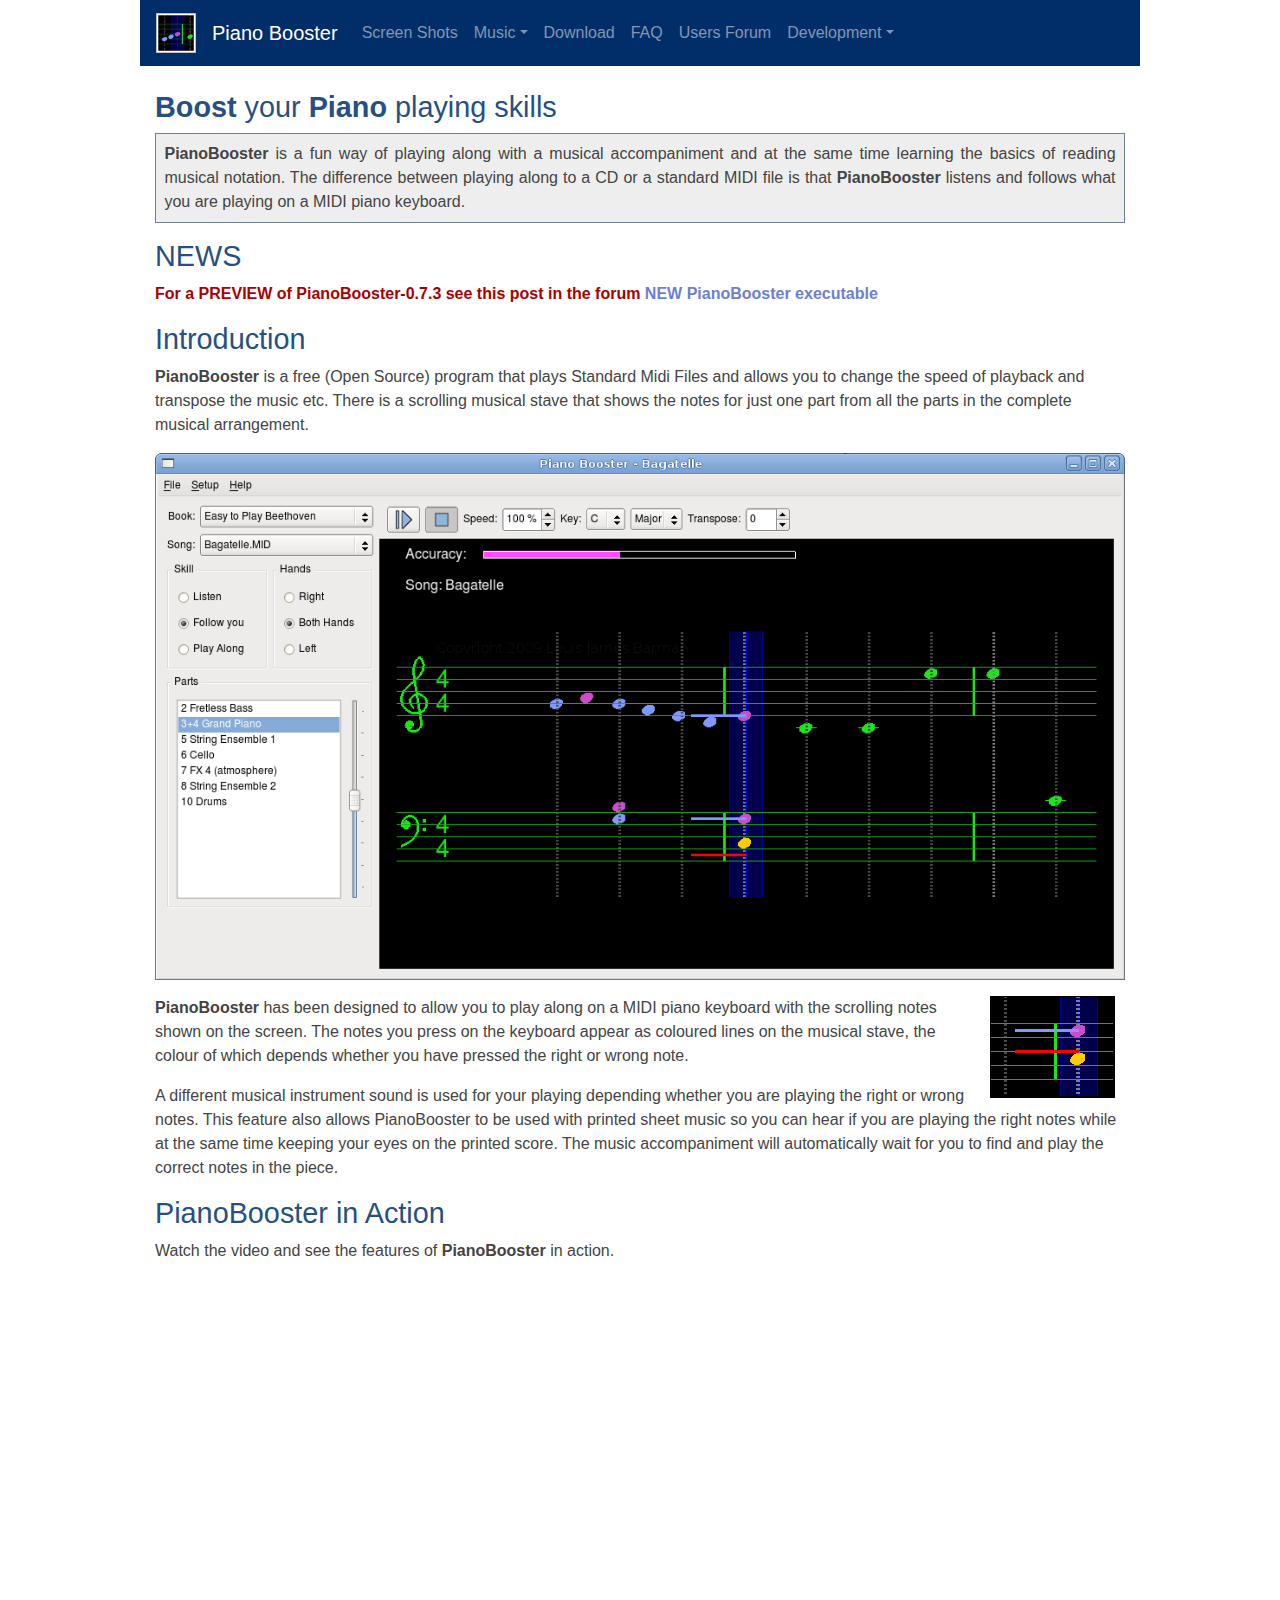
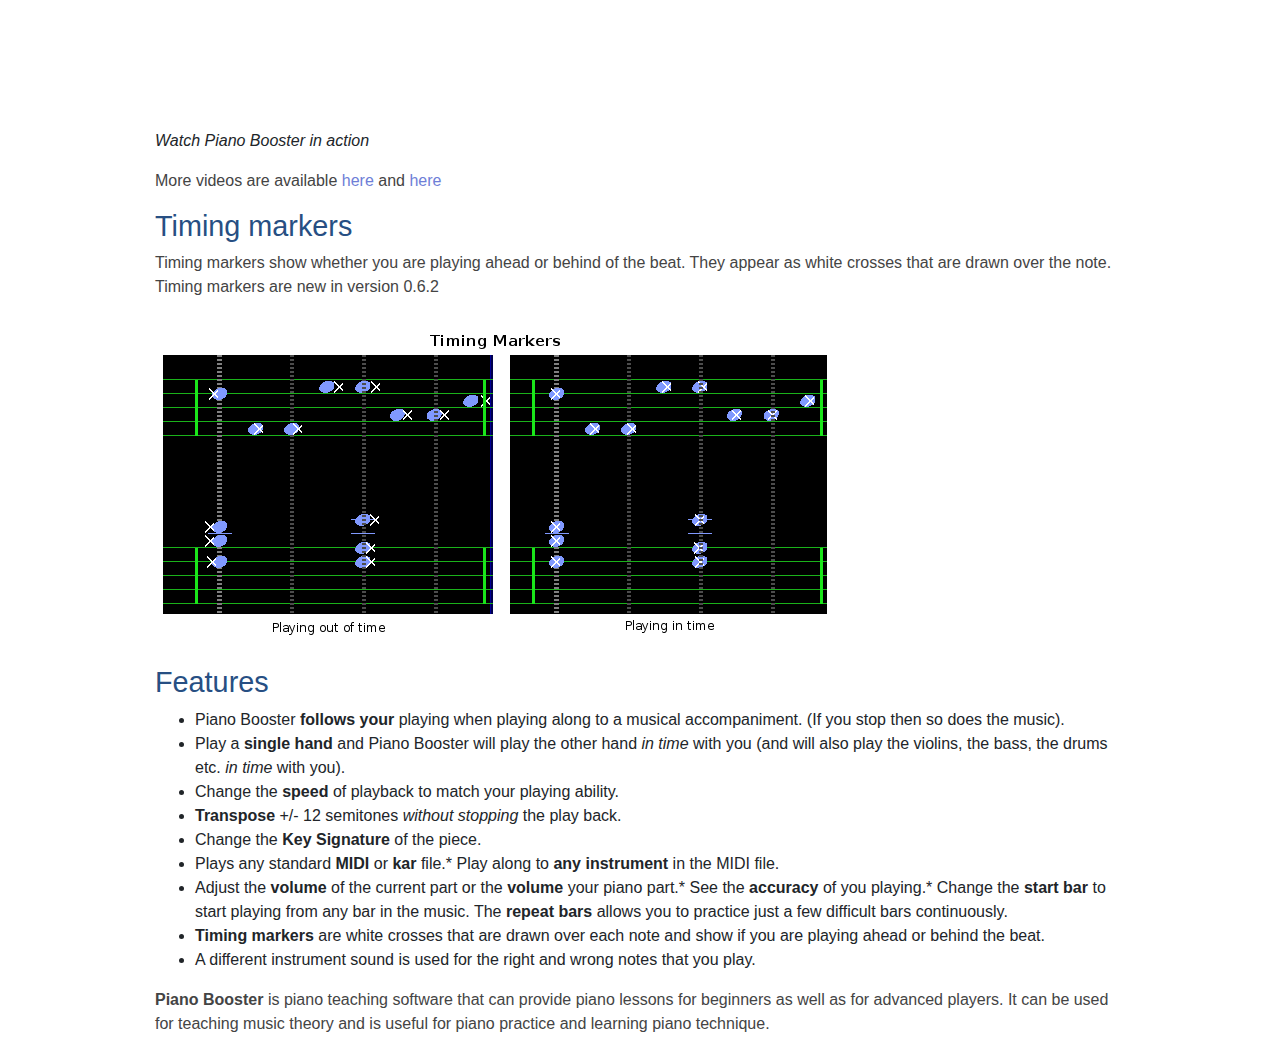
==== index.html @ 57cc1166 "Preview of the new painoboster website." ====
<!DOCTYPE html>
<html xmlns="http://www.w3.org/1999/xhtml" lang="" xml:lang="">
<head>
  <meta charset="utf-8" />
  <meta name="generator" content="pandoc" />
  <meta name="viewport" content="width=device-width, initial-scale=1.0, user-scalable=yes" />
  <title>PianoBooster</title>
  <style type="text/css">
      code{white-space: pre-wrap;}
      span.smallcaps{font-variant: small-caps;}
      span.underline{text-decoration: underline;}
      div.column{display: inline-block; vertical-align: top; width: 50%;}
  </style>
    <meta name="viewport" content="width=device-width, initial-scale=1">
    <link rel="stylesheet" href="https://maxcdn.bootstrapcdn.com/bootstrap/4.5.2/css/bootstrap.min.css">
    <script src="https://ajax.googleapis.com/ajax/libs/jquery/3.5.1/jquery.min.js"></script>
    <script src="https://cdnjs.cloudflare.com/ajax/libs/popper.js/1.16.0/umd/popper.min.js"></script>
    <script src="https://maxcdn.bootstrapcdn.com/bootstrap/4.5.2/js/bootstrap.min.js"></script>
    <link rel="stylesheet" href="css/pb.css">
  <style>
  @media (min-width: 1000px) {
  .customclass {
     max-width: 1000px!important;
    }
  }
  </style>
</head>
<body>
<div class="container-lg customclass px-0">
<nav class="navbar navbar-expand-md navbar-dark">

  <a class="navbar-brand" href="index.html"> <img src="images/logo64x64.png" alt="logo" style="width:40px;"></a>
  <a class="navbar-brand" href="index.html">Piano Booster</a>

  <button class="navbar-toggler" type="button" data-toggle="collapse" data-target="#collapsibleNavbar">
    <span class="navbar-toggler-icon"></span>
  </button>
  <div class="collapse navbar-collapse" id="collapsibleNavbar">
    <ul class="navbar-nav">
    <li class="nav-item"><a class="nav-link" href="screenshots.html">Screen Shots</a></li>
    <li class="nav-item dropdown">
      <a class="nav-link dropdown-toggle" href="music-info.html" id="navbardrop" data-toggle="dropdown">Music</a>
      <div class="dropdown-menu">
        <a class="dropdown-item" href="music-info.html">Music Info</a>
        <a class="dropdown-item" href="Beginner Course.html">Beginner Course</a>
        <a class="dropdown-item" href="Booster Music.html">Booster Course</a>
      </div>
    </li>
    <li class="nav-item"><a class="nav-link" href="download.html">Download</a></li>
    <li class="nav-item"><a class="nav-link" href="faq.html">FAQ</a></li>
    <li class="nav-item"><a class="nav-link" href="http://piano-booster.2625608.n2.nabble.com/Piano-Booster-Users-f1591936.html">Users Forum</a></li>
    <li class="nav-item dropdown">
      <a class="nav-link dropdown-toggle" href="music-info.html" id="navbardrop" data-toggle="dropdown">Development</a>
      <div class="dropdown-menu">
        <a class="dropdown-item" href="developer-info.html">Developer Info</a>
        <a class="dropdown-item" href="http://piano-booster.2625608.n2.nabble.com/Piano-Booster-Development-f2625691.html">Dev forum</a>
        <a class="dropdown-item" href="https://github.com/pianobooster/PianoBooster">GitHub</a>
      </div>
    </li>
    </ul>
  </div>
</nav>
<br>

<div class="container-lg">
<h2 id="boost-your-piano-playing-skills"><strong>Boost</strong> your <strong>Piano</strong> playing skills</h2>
<p class="greyed">
<strong>PianoBooster</strong> is a fun way of playing along with a musical accompaniment and at the same time learning the basics of reading musical notation. The difference between playing along to a CD or a standard MIDI file is that <strong>PianoBooster</strong> listens and follows what you are playing on a MIDI piano keyboard.
</p>
<h2>
NEWS
</h2>
<div class="news">
<p class="news">
<strong>For a PREVIEW of PianoBooster-0.7.3 see this post in the forum </strong> <a href="http://piano-booster.2625608.n2.nabble.com/Preview-of-NEW-PianoBooster-executable-for-Windows-Linux-tp7572821.html"><strong>NEW PianoBooster executable</strong></a>
</p>
</div>
<h2 id="introduction">Introduction</h2>
<p><strong>PianoBooster</strong> is a free (Open Source) program that plays Standard Midi Files and allows you to change the speed of playback and transpose the music etc. There is a scrolling musical stave that shows the notes for just one part from all the parts in the complete musical arrangement.</p>
<!--
<p class="image">
  <a href="images/shots/LinuxScreenShot.png">
  <img hspace="10" src="images/shots/LinuxScreenShot.png" alt="Piano Booster main screen"/>
  </a> <br>
  Piano Booster main screen
</p>
-->
<p><img src="images/shots/LinuxScreenShot.png" alt="Piano Booster main screen" /></p>
<p>
<img hspace="10" align="right" src="images/pianolines.png" alt="Piano Lines"/> <strong>PianoBooster</strong> has been designed to allow you to play along on a MIDI piano keyboard with the scrolling notes shown on the screen. The notes you press on the keyboard appear as coloured lines on the musical stave, the colour of which depends whether you have pressed the right or wrong note.
</p>
<p>A different musical instrument sound is used for your playing depending whether you are playing the right or wrong notes. This feature also allows PianoBooster to be used with printed sheet music so you can hear if you are playing the right notes while at the same time keeping your eyes on the printed score. The music accompaniment will automatically wait for you to find and play the correct notes in the piece.</p>
<h2 id="pianobooster-in-action">PianoBooster in Action</h2>
<p>Watch the video and see the features of <strong>PianoBooster</strong> in action.</p>
<p>
<style>.embed-container {position: relative; padding-bottom: min(80%, 450px); height: 0; overflow: hidden; max-width: 100%; } .embed-container iframe, .embed-container object, .embed-container embed { position: absolute; top: 0; left: 0; max-width: 600px; max-height: 450px; width: 100%; height: 100%; }</style>
<div class="embed-container">
<iframe src="https://www.youtube-nocookie.com/embed/UGbfm8Tv-20?controls=0&amp;rel=0" frameborder="0" allowfullscreen>
</iframe>
</div>
<i>Watch Piano Booster in action</i>
</p>
<p>More videos are available <a href="http://www.youtube.com/watch?v=7YaDllVreuM">here</a> and <a href="http://www.youtube.com/watch?v=58iw8nu3EOM">here</a></p>
<!--<h2>Timing markers <font color="#ff6666">(new)</font></h2>-->
<h2 id="timing-markers">Timing markers</h2>
<p>Timing markers show whether you are playing ahead or behind of the beat. They appear as white crosses that are drawn over the note. Timing markers are new in version 0.6.2</p>
<p><img src="images/timingmarkers.png" alt="Piano Booster timing markers" /></p>
<h2 id="features">Features</h2>
<ul>
<li>Piano Booster <strong>follows your</strong> playing when playing along to a musical accompaniment. (If you stop then so does the music).</li>
<li>Play a <strong>single hand</strong> and Piano Booster will play the other hand <em>in time</em> with you (and will also play the violins, the bass, the drums etc. <i>in time</i> with you).</li>
<li>Change the <strong>speed</strong> of playback to match your playing ability.</li>
<li><strong>Transpose</strong> +/- 12 semitones <em>without stopping</em> the play back.</li>
<li>Change the <strong>Key Signature</strong> of the piece.</li>
<li>Plays any standard <strong>MIDI</strong> or <strong>kar</strong> file.* Play along to <strong>any instrument</strong> in the MIDI file.</li>
<li>Adjust the <strong>volume</strong> of the current part or the <strong>volume</strong> your piano part.* See the <strong>accuracy</strong> of you playing.* Change the <strong>start bar</strong> to start playing from any bar in the music. The <strong>repeat bars</strong> allows you to practice just a few difficult bars continuously.</li>
<li><strong>Timing markers</strong> are white crosses that are drawn over each note and show if you are playing ahead or behind the beat.</li>
<li>A different instrument sound is used for the right and wrong notes that you play.</li>
</ul>
<p><strong>Piano Booster</strong> is piano teaching software that can provide piano lessons for beginners as well as for advanced players. It can be used for teaching music theory and is useful for piano practice and learning piano technique.</p>

</div>
</div>
</body>
</html>
---- css/pb.css ----
@import url(html4css1.css);
@import url(ref.css);

pre {
    background-color:#F0F0F0;
    border:1px dashed black;
    color:inherit;
    font-family:courier,courier new,monospace;
    font-size:12px;
    line-height:100%;
    margin-bottom:4px;
    margin-top:4px;
     overflow: scroll;
    padding:5px;
    padding-top:15px;
    padding-bottom:15px;
    white-space:normal;
    margin-left: 0 ;
    margin-right: 0 ;
}

code {
    white-space:normal;
}

h1 a.toc-backref, h2 a.toc-backref, h3 a.toc-backref, h4 a.toc-backref   {
  color: #274f83;
}

h1 a.toc-backref  {
    font-size: 20px;
    color: #ff0000;
}

a.toc-backref {
  text-decoration: none;
  color: black;
}

.contents  ul{
    margin-left: 0%;
    margin-right: 0%;
}

.topic-title a{
    color: black;
}

.sheet-music img {
    border-style: none;
    max-width: 100%;
    width: 100%;
    height: auto;
}

.navbar {
  background-color: #012d68;
}
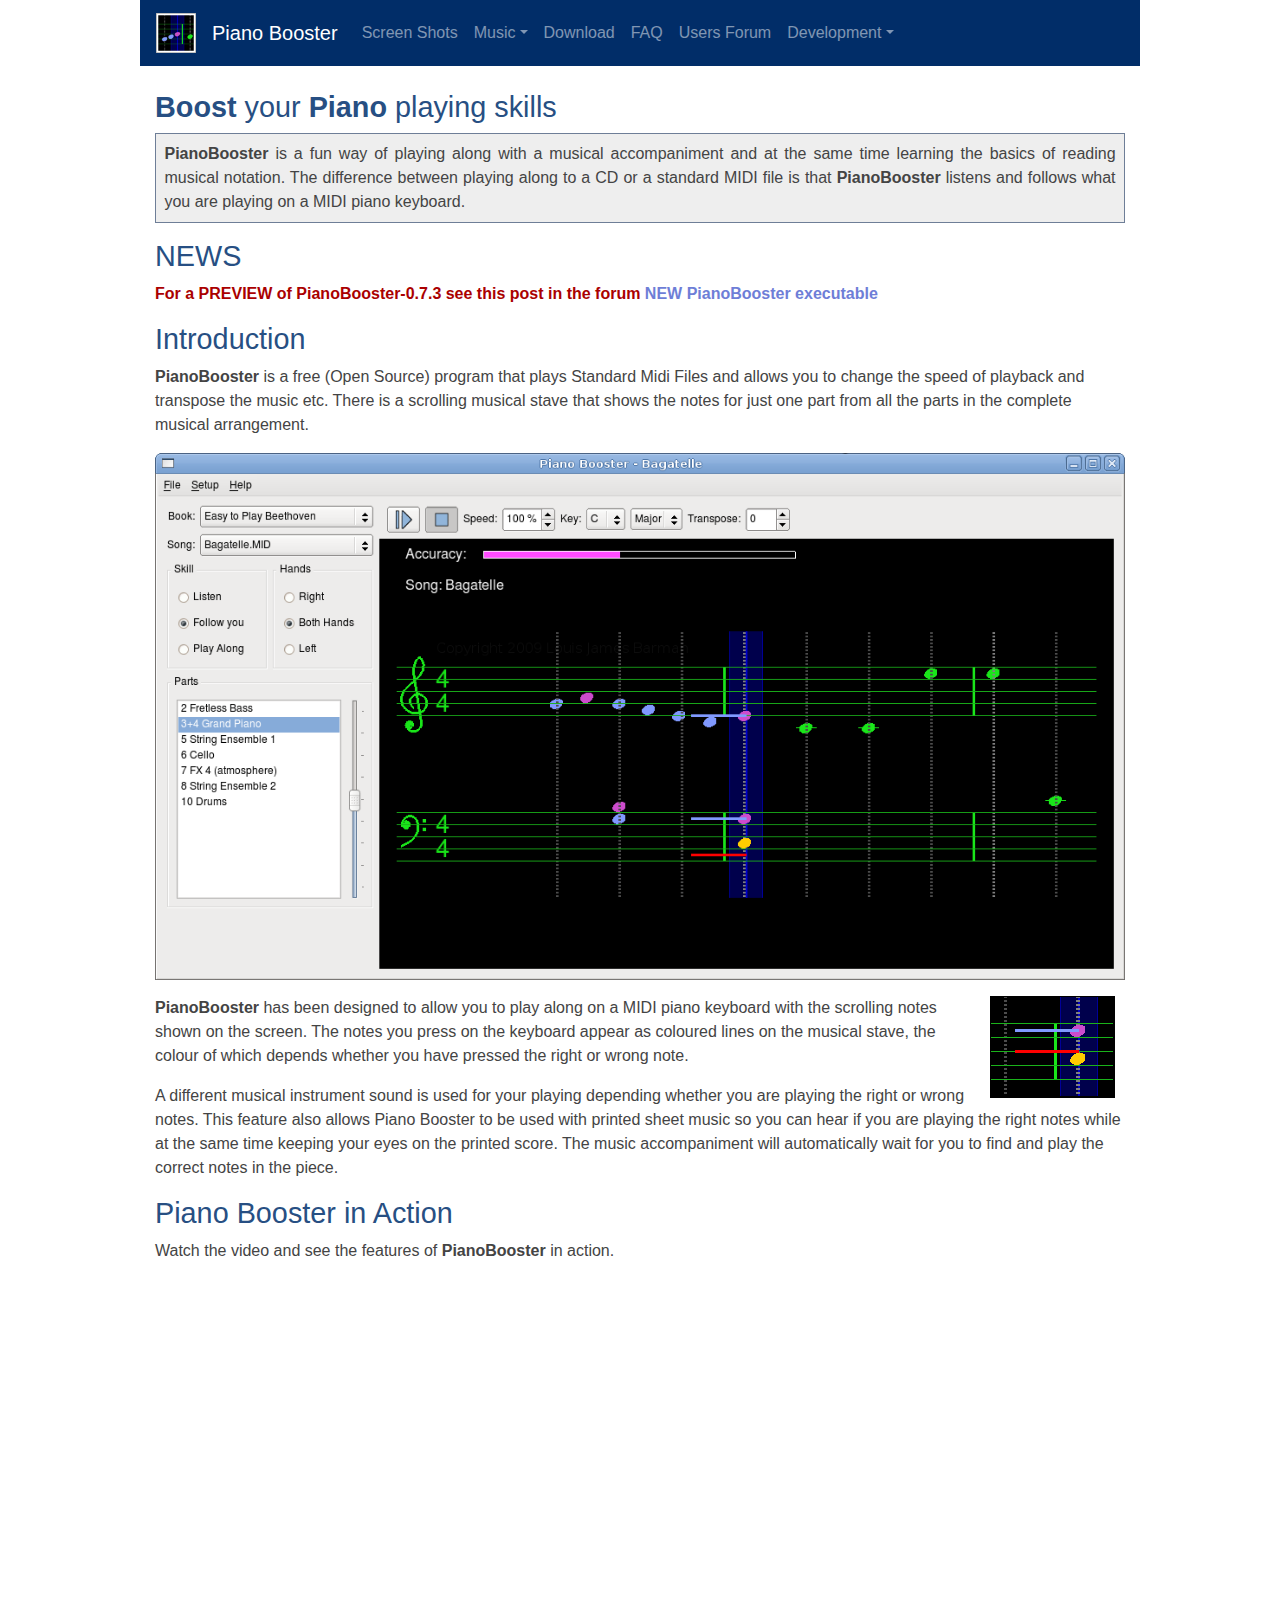
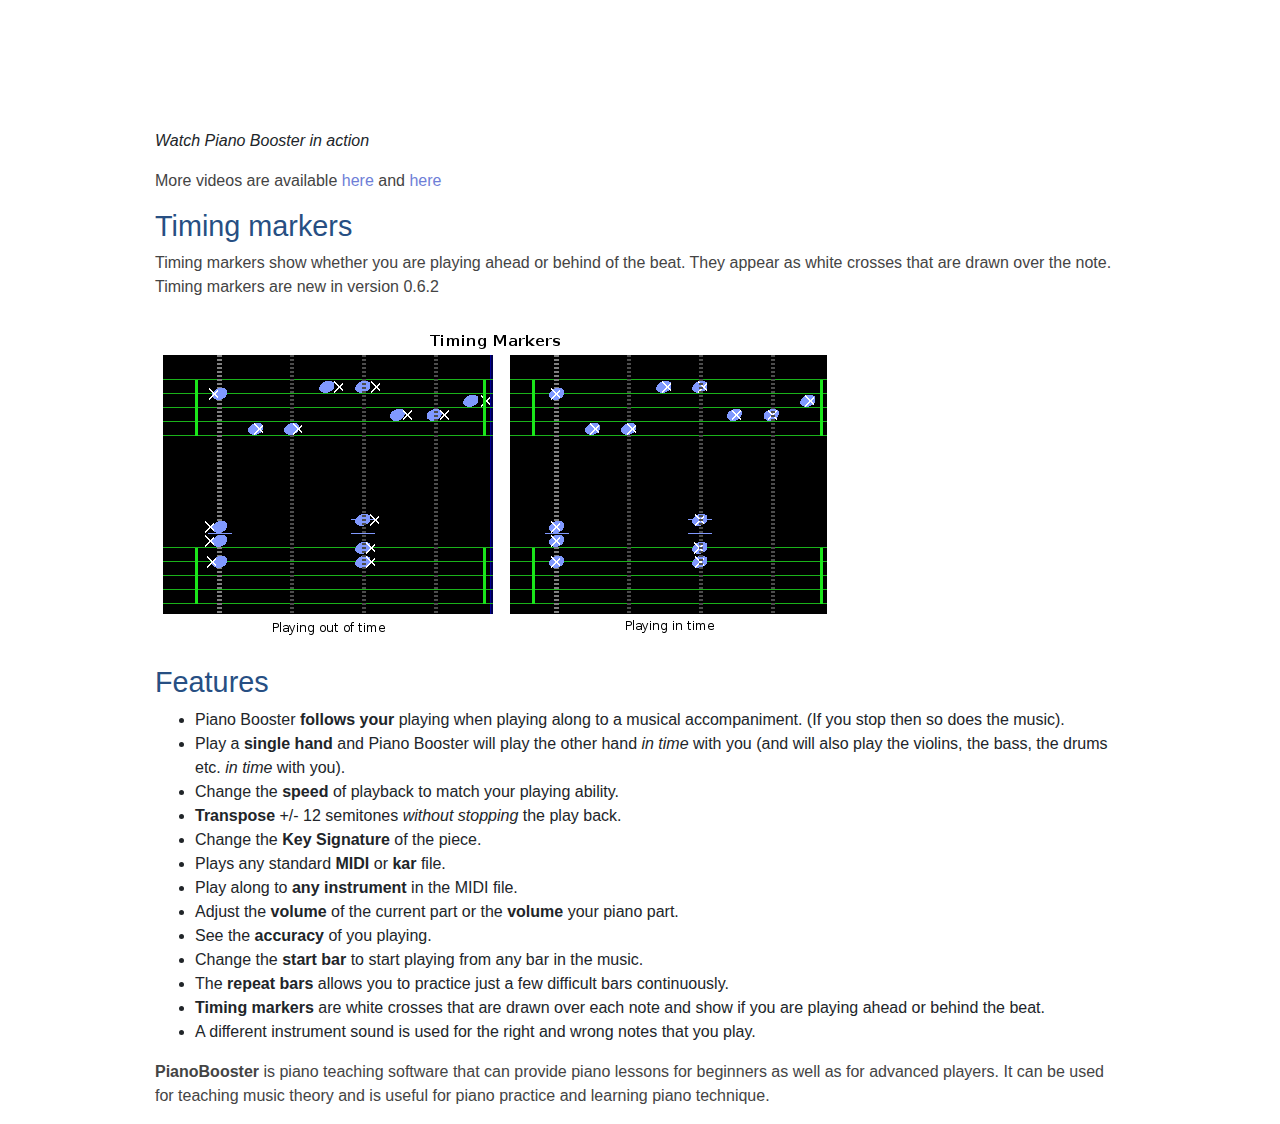
==== commit 1977f25d: "website updates" ====
--- a/index.html
+++ b/index.html
@@ -80,6 +80,7 @@
 <!--
 <p class="image">
   <a href="images/shots/LinuxScreenShot.png">
+
   <img hspace="10" src="images/shots/LinuxScreenShot.png" alt="Piano Booster main screen"/>
   </a> <br>
   Piano Booster main screen
@@ -89,8 +90,8 @@
 <p>
 <img hspace="10" align="right" src="images/pianolines.png" alt="Piano Lines"/> <strong>PianoBooster</strong> has been designed to allow you to play along on a MIDI piano keyboard with the scrolling notes shown on the screen. The notes you press on the keyboard appear as coloured lines on the musical stave, the colour of which depends whether you have pressed the right or wrong note.
 </p>
-<p>A different musical instrument sound is used for your playing depending whether you are playing the right or wrong notes. This feature also allows PianoBooster to be used with printed sheet music so you can hear if you are playing the right notes while at the same time keeping your eyes on the printed score. The music accompaniment will automatically wait for you to find and play the correct notes in the piece.</p>
-<h2 id="pianobooster-in-action">PianoBooster in Action</h2>
+<p>A different musical instrument sound is used for your playing depending whether you are playing the right or wrong notes. This feature also allows Piano Booster to be used with printed sheet music so you can hear if you are playing the right notes while at the same time keeping your eyes on the printed score. The music accompaniment will automatically wait for you to find and play the correct notes in the piece.</p>
+<h2 id="piano-booster-in-action">Piano Booster in Action</h2>
 <p>Watch the video and see the features of <strong>PianoBooster</strong> in action.</p>
 <p>
 <style>.embed-container {position: relative; padding-bottom: min(80%, 450px); height: 0; overflow: hidden; max-width: 100%; } .embed-container iframe, .embed-container object, .embed-container embed { position: absolute; top: 0; left: 0; max-width: 600px; max-height: 450px; width: 100%; height: 100%; }</style>
@@ -112,12 +113,16 @@
 <li>Change the <strong>speed</strong> of playback to match your playing ability.</li>
 <li><strong>Transpose</strong> +/- 12 semitones <em>without stopping</em> the play back.</li>
 <li>Change the <strong>Key Signature</strong> of the piece.</li>
-<li>Plays any standard <strong>MIDI</strong> or <strong>kar</strong> file.* Play along to <strong>any instrument</strong> in the MIDI file.</li>
-<li>Adjust the <strong>volume</strong> of the current part or the <strong>volume</strong> your piano part.* See the <strong>accuracy</strong> of you playing.* Change the <strong>start bar</strong> to start playing from any bar in the music. The <strong>repeat bars</strong> allows you to practice just a few difficult bars continuously.</li>
+<li>Plays any standard <strong>MIDI</strong> or <strong>kar</strong> file.</li>
+<li>Play along to <strong>any instrument</strong> in the MIDI file.</li>
+<li>Adjust the <strong>volume</strong> of the current part or the <strong>volume</strong> your piano part.</li>
+<li>See the <strong>accuracy</strong> of you playing.</li>
+<li>Change the <strong>start bar</strong> to start playing from any bar in the music.</li>
+<li>The <strong>repeat bars</strong> allows you to practice just a few difficult bars continuously.</li>
 <li><strong>Timing markers</strong> are white crosses that are drawn over each note and show if you are playing ahead or behind the beat.</li>
 <li>A different instrument sound is used for the right and wrong notes that you play.</li>
 </ul>
-<p><strong>Piano Booster</strong> is piano teaching software that can provide piano lessons for beginners as well as for advanced players. It can be used for teaching music theory and is useful for piano practice and learning piano technique.</p>
+<p><strong>PianoBooster</strong> is piano teaching software that can provide piano lessons for beginners as well as for advanced players. It can be used for teaching music theory and is useful for piano practice and learning piano technique.</p>
 
 </div>
 </div>
--- a/css/pb.css
+++ b/css/pb.css
@@ -1,58 +1,58 @@
-@import url(html4css1.css);
-@import url(ref.css);
-
-pre {
-    background-color:#F0F0F0;
-    border:1px dashed black;
-    color:inherit;
-    font-family:courier,courier new,monospace;
-    font-size:12px;
-    line-height:100%;
-    margin-bottom:4px;
-    margin-top:4px;
-     overflow: scroll;
-    padding:5px;
-    padding-top:15px;
-    padding-bottom:15px;
-    white-space:normal;
-    margin-left: 0 ;
-    margin-right: 0 ;
-}
-
-code {
-    white-space:normal;
-}
-
-h1 a.toc-backref, h2 a.toc-backref, h3 a.toc-backref, h4 a.toc-backref   {
-  color: #274f83;
-}
-
-h1 a.toc-backref  {
-    font-size: 20px;
-    color: #ff0000;
-}
-
-a.toc-backref {
-  text-decoration: none;
-  color: black;
-}
-
-.contents  ul{
-    margin-left: 0%;
-    margin-right: 0%;
-}
-
-.topic-title a{
-    color: black;
-}
-
-.sheet-music img {
-    border-style: none;
-    max-width: 100%;
-    width: 100%;
-    height: auto;
-}
-
-.navbar {
-  background-color: #012d68;
-}
+@import url(html4css1.css);
+@import url(ref.css);
+
+pre {
+    background-color:#F0F0F0;
+    border:1px dashed black;
+    color:inherit;
+    font-family:courier,courier new,monospace;
+    font-size:12px;
+    line-height:100%;
+    margin-bottom:4px;
+    margin-top:4px;
+     overflow: scroll;
+    padding:5px;
+    padding-top:15px;
+    padding-bottom:15px;
+    white-space:normal;
+    margin-left: 0 ;
+    margin-right: 0 ;
+}
+
+code {
+    white-space:normal;
+}
+
+h1 a.toc-backref, h2 a.toc-backref, h3 a.toc-backref, h4 a.toc-backref   {
+  color: #274f83;
+}
+
+h1 a.toc-backref  {
+    font-size: 20px;
+    color: #ff0000;
+}
+
+a.toc-backref {
+  text-decoration: none;
+  color: black;
+}
+
+.contents  ul{
+    margin-left: 0%;
+    margin-right: 0%;
+}
+
+.topic-title a{
+    color: black;
+}
+
+.sheet-music img {
+    border-style: none;
+    max-width: 100%;
+    width: 100%;
+    height: auto;
+}
+
+.navbar {
+  background-color: #012d68;
+}
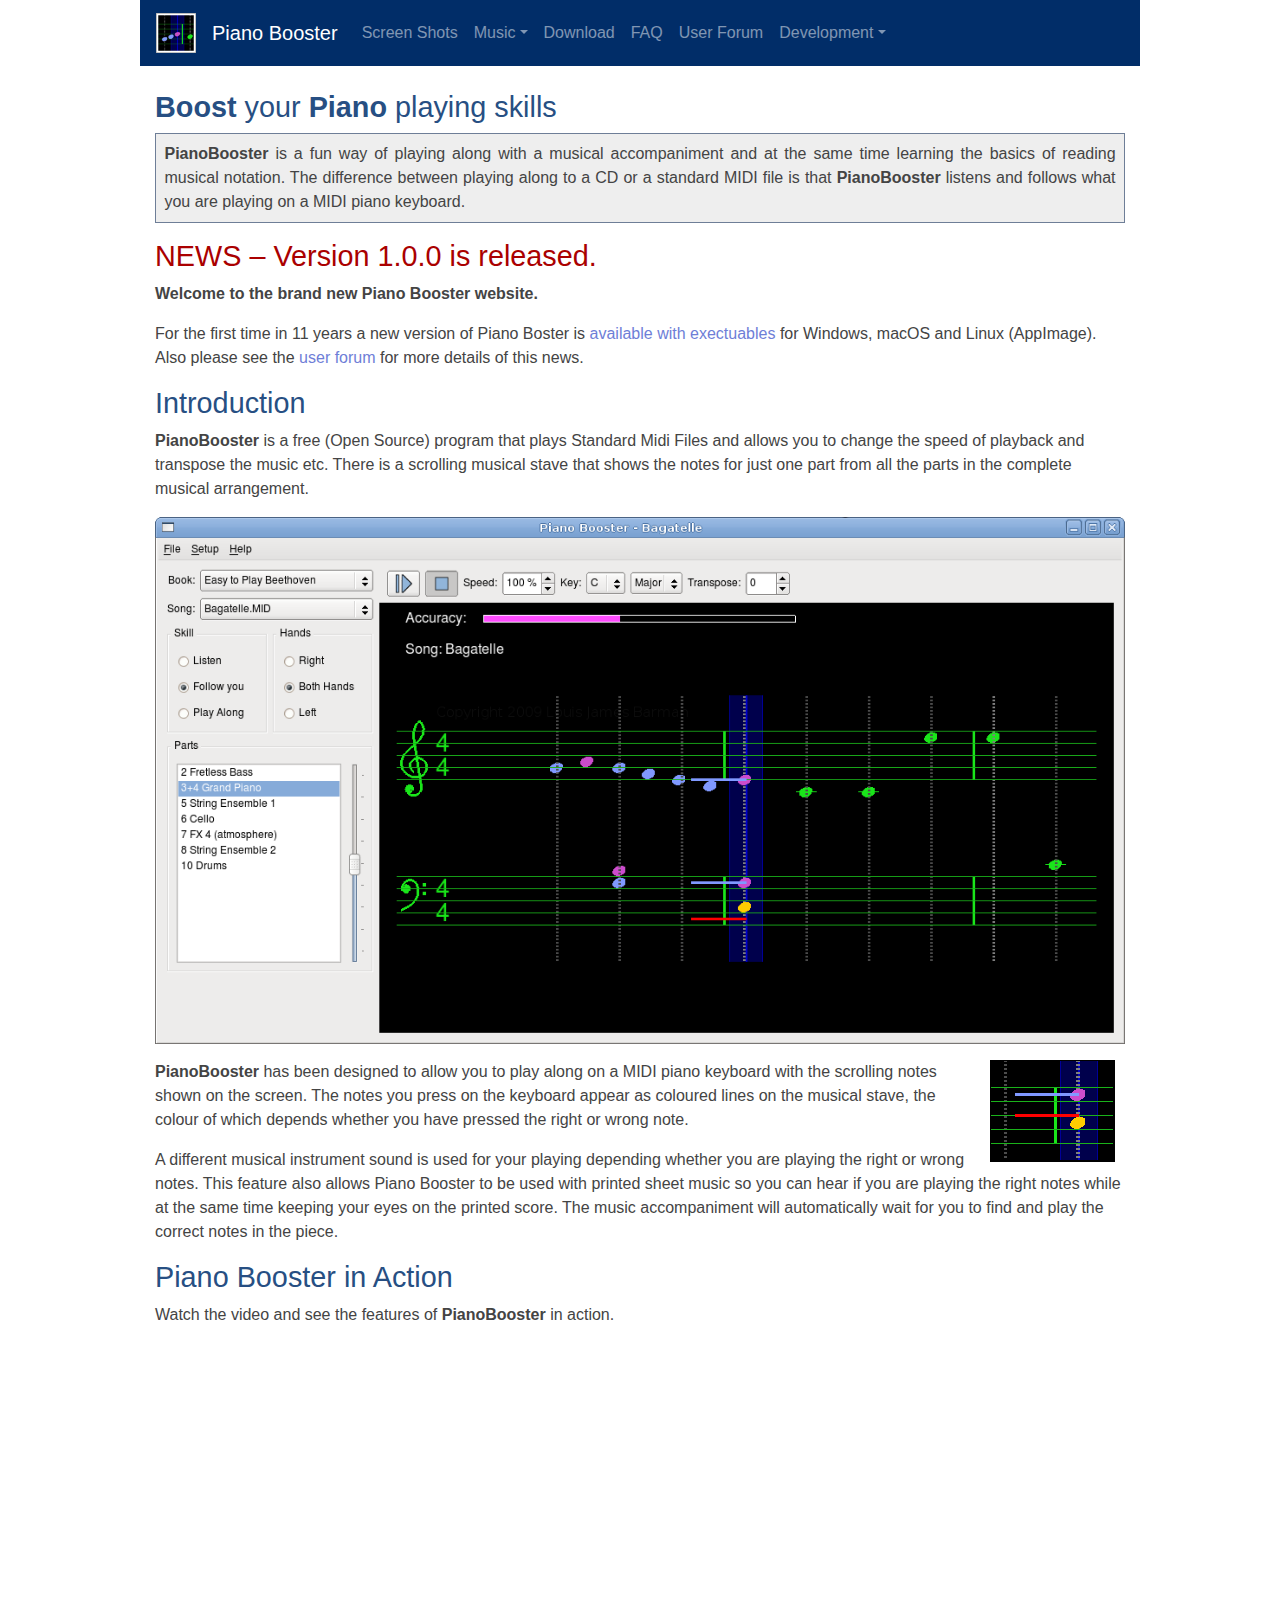
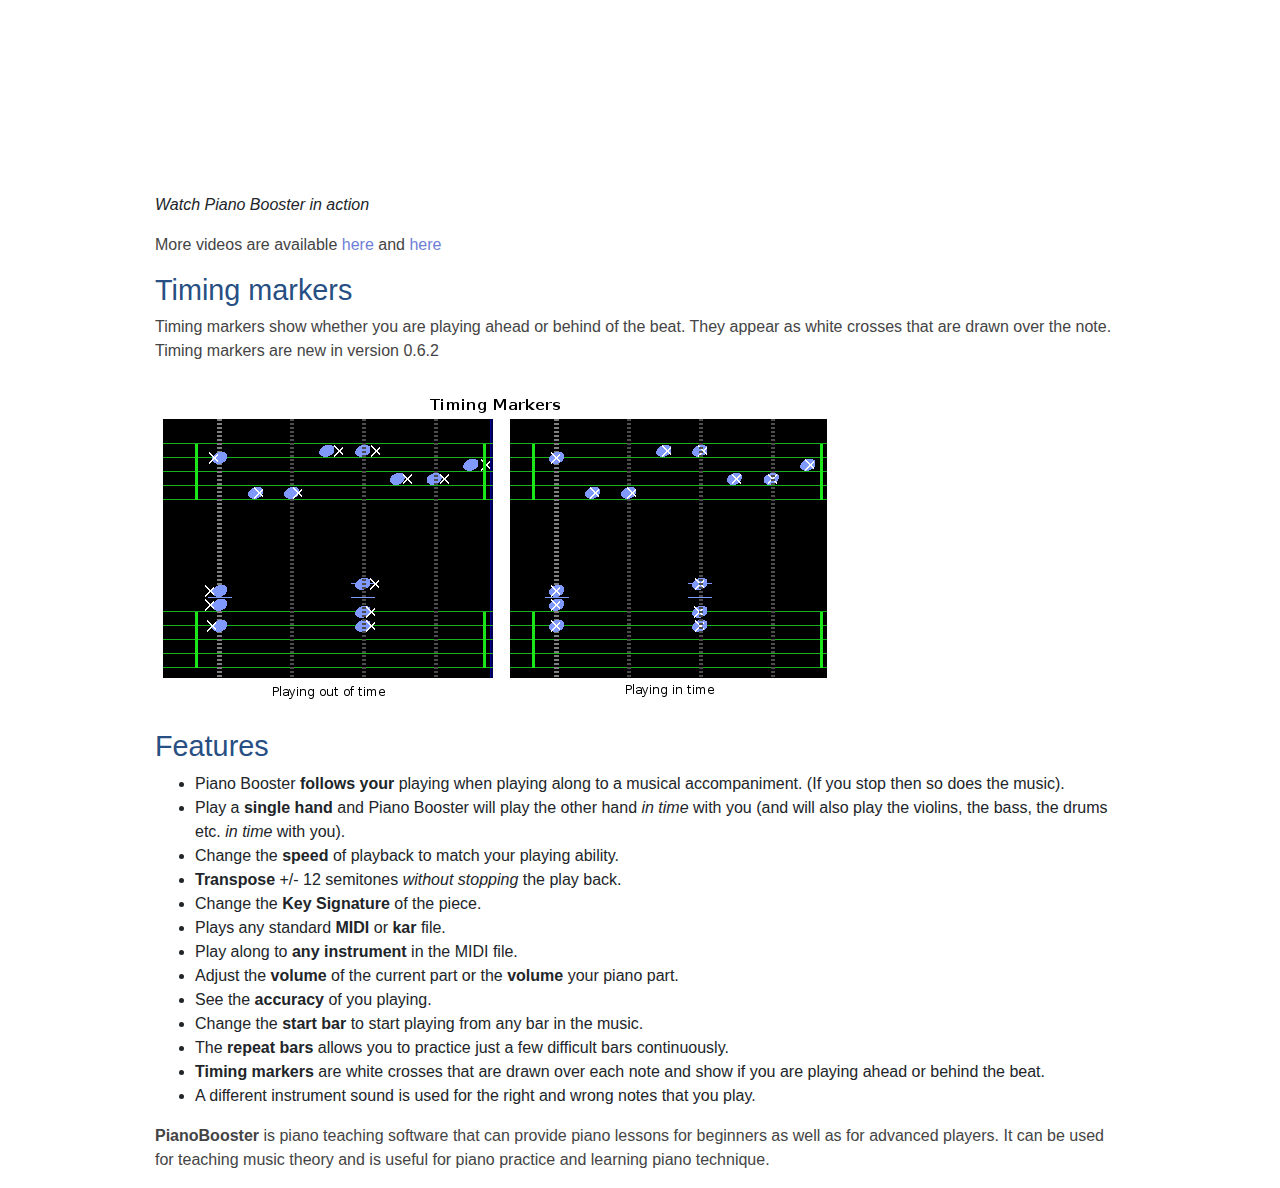
==== commit 35130d36: "Added news of the new release version 1.0.0" ====
--- a/index.html
+++ b/index.html
@@ -48,7 +48,7 @@
     </li>
     <li class="nav-item"><a class="nav-link" href="download.html">Download</a></li>
     <li class="nav-item"><a class="nav-link" href="faq.html">FAQ</a></li>
-    <li class="nav-item"><a class="nav-link" href="http://piano-booster.2625608.n2.nabble.com/Piano-Booster-Users-f1591936.html">Users Forum</a></li>
+    <li class="nav-item"><a class="nav-link" href="http://piano-booster.2625608.n2.nabble.com/Piano-Booster-Users-f1591936.html">User Forum</a></li>
     <li class="nav-item dropdown">
       <a class="nav-link dropdown-toggle" href="music-info.html" id="navbardrop" data-toggle="dropdown">Development</a>
       <div class="dropdown-menu">
@@ -67,29 +67,15 @@
 <p class="greyed">
 <strong>PianoBooster</strong> is a fun way of playing along with a musical accompaniment and at the same time learning the basics of reading musical notation. The difference between playing along to a CD or a standard MIDI file is that <strong>PianoBooster</strong> listens and follows what you are playing on a MIDI piano keyboard.
 </p>
-<h2>
-NEWS
-</h2>
 <div class="news">
-<p class="news">
-<strong>For a PREVIEW of PianoBooster-0.7.3 see this post in the forum </strong> <a href="http://piano-booster.2625608.n2.nabble.com/Preview-of-NEW-PianoBooster-executable-for-Windows-Linux-tp7572821.html"><strong>NEW PianoBooster executable</strong></a>
-</p>
+<h2 id="news-version-1.0.0-is-released.">NEWS – Version 1.0.0 is released.</h2>
 </div>
+<p><strong>Welcome to the brand new Piano Booster website.</strong></p>
+<p>For the first time in 11 years a new version of Piano Boster is <a href="download.html">available with exectuables</a> for Windows, macOS and Linux (AppImage). Also please see the <a href="http://piano-booster.2625608.n2.nabble.com/Piano-Booster-Users-f1591936.html">user forum</a> for more details of this news.</p>
 <h2 id="introduction">Introduction</h2>
 <p><strong>PianoBooster</strong> is a free (Open Source) program that plays Standard Midi Files and allows you to change the speed of playback and transpose the music etc. There is a scrolling musical stave that shows the notes for just one part from all the parts in the complete musical arrangement.</p>
-<!--
-<p class="image">
-  <a href="images/shots/LinuxScreenShot.png">
-
-  <img hspace="10" src="images/shots/LinuxScreenShot.png" alt="Piano Booster main screen"/>
-  </a> <br>
-  Piano Booster main screen
-</p>
--->
 <p><img src="images/shots/LinuxScreenShot.png" alt="Piano Booster main screen" /></p>
-<p>
-<img hspace="10" align="right" src="images/pianolines.png" alt="Piano Lines"/> <strong>PianoBooster</strong> has been designed to allow you to play along on a MIDI piano keyboard with the scrolling notes shown on the screen. The notes you press on the keyboard appear as coloured lines on the musical stave, the colour of which depends whether you have pressed the right or wrong note.
-</p>
+<p><img hspace="10" align="right" src="images/pianolines.png" alt="Piano Lines"/> <strong>PianoBooster</strong> has been designed to allow you to play along on a MIDI piano keyboard with the scrolling notes shown on the screen. The notes you press on the keyboard appear as coloured lines on the musical stave, the colour of which depends whether you have pressed the right or wrong note.</p>
 <p>A different musical instrument sound is used for your playing depending whether you are playing the right or wrong notes. This feature also allows Piano Booster to be used with printed sheet music so you can hear if you are playing the right notes while at the same time keeping your eyes on the printed score. The music accompaniment will automatically wait for you to find and play the correct notes in the piece.</p>
 <h2 id="piano-booster-in-action">Piano Booster in Action</h2>
 <p>Watch the video and see the features of <strong>PianoBooster</strong> in action.</p>
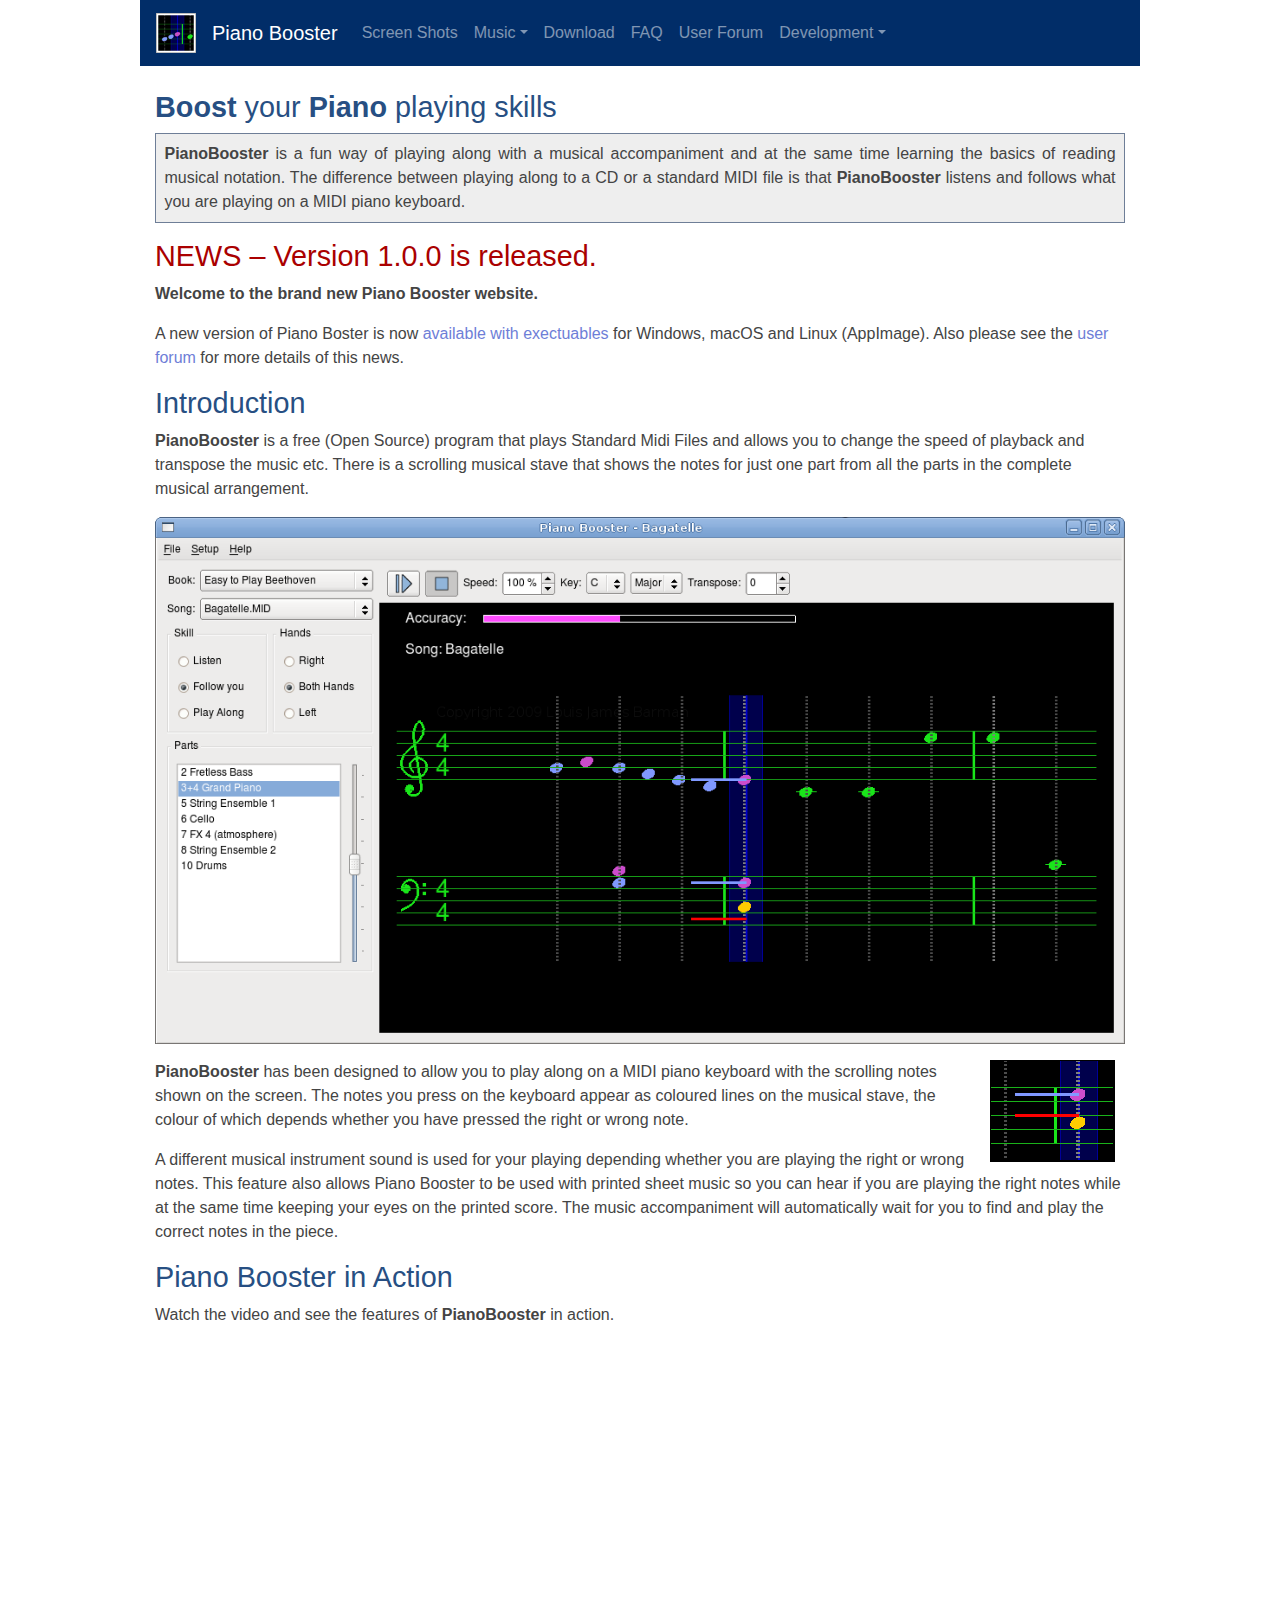
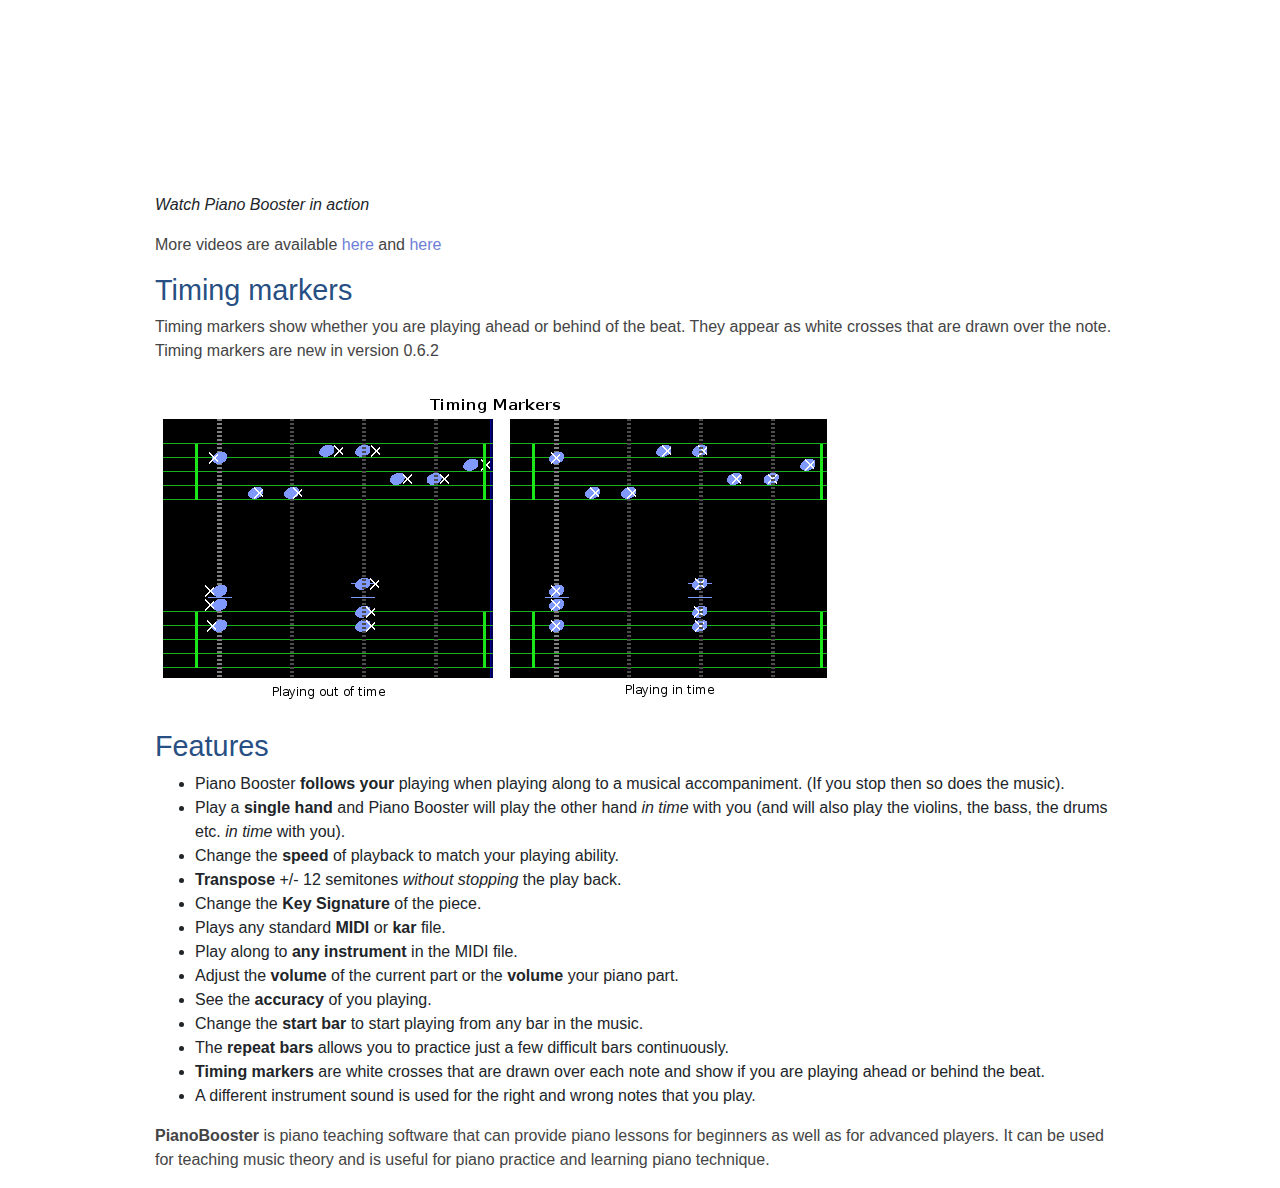
==== commit 61c50038: "Added new music to the Beginner Course." ====
--- a/index.html
+++ b/index.html
@@ -54,7 +54,8 @@
       <div class="dropdown-menu">
         <a class="dropdown-item" href="developer-info.html">Developer Info</a>
         <a class="dropdown-item" href="http://piano-booster.2625608.n2.nabble.com/Piano-Booster-Development-f2625691.html">Dev forum</a>
-        <a class="dropdown-item" href="https://github.com/pianobooster/PianoBooster">GitHub</a>
+        <a class="dropdown-item" href="https://github.com/pianobooster/PianoBooster">Source Code</a>
+        <a class="dropdown-item" href="https://hosted.weblate.org/projects/pianobooster/">Translations</a>
       </div>
     </li>
     </ul>
@@ -71,7 +72,7 @@
 <h2 id="news-version-1.0.0-is-released.">NEWS – Version 1.0.0 is released.</h2>
 </div>
 <p><strong>Welcome to the brand new Piano Booster website.</strong></p>
-<p>For the first time in 11 years a new version of Piano Boster is <a href="download.html">available with exectuables</a> for Windows, macOS and Linux (AppImage). Also please see the <a href="http://piano-booster.2625608.n2.nabble.com/Piano-Booster-Users-f1591936.html">user forum</a> for more details of this news.</p>
+<p>A new version of Piano Boster is now <a href="download.html">available with exectuables</a> for Windows, macOS and Linux (AppImage). Also please see the <a href="http://piano-booster.2625608.n2.nabble.com/Piano-Booster-Users-f1591936.html">user forum</a> for more details of this news.</p>
 <h2 id="introduction">Introduction</h2>
 <p><strong>PianoBooster</strong> is a free (Open Source) program that plays Standard Midi Files and allows you to change the speed of playback and transpose the music etc. There is a scrolling musical stave that shows the notes for just one part from all the parts in the complete musical arrangement.</p>
 <p><img src="images/shots/LinuxScreenShot.png" alt="Piano Booster main screen" /></p>
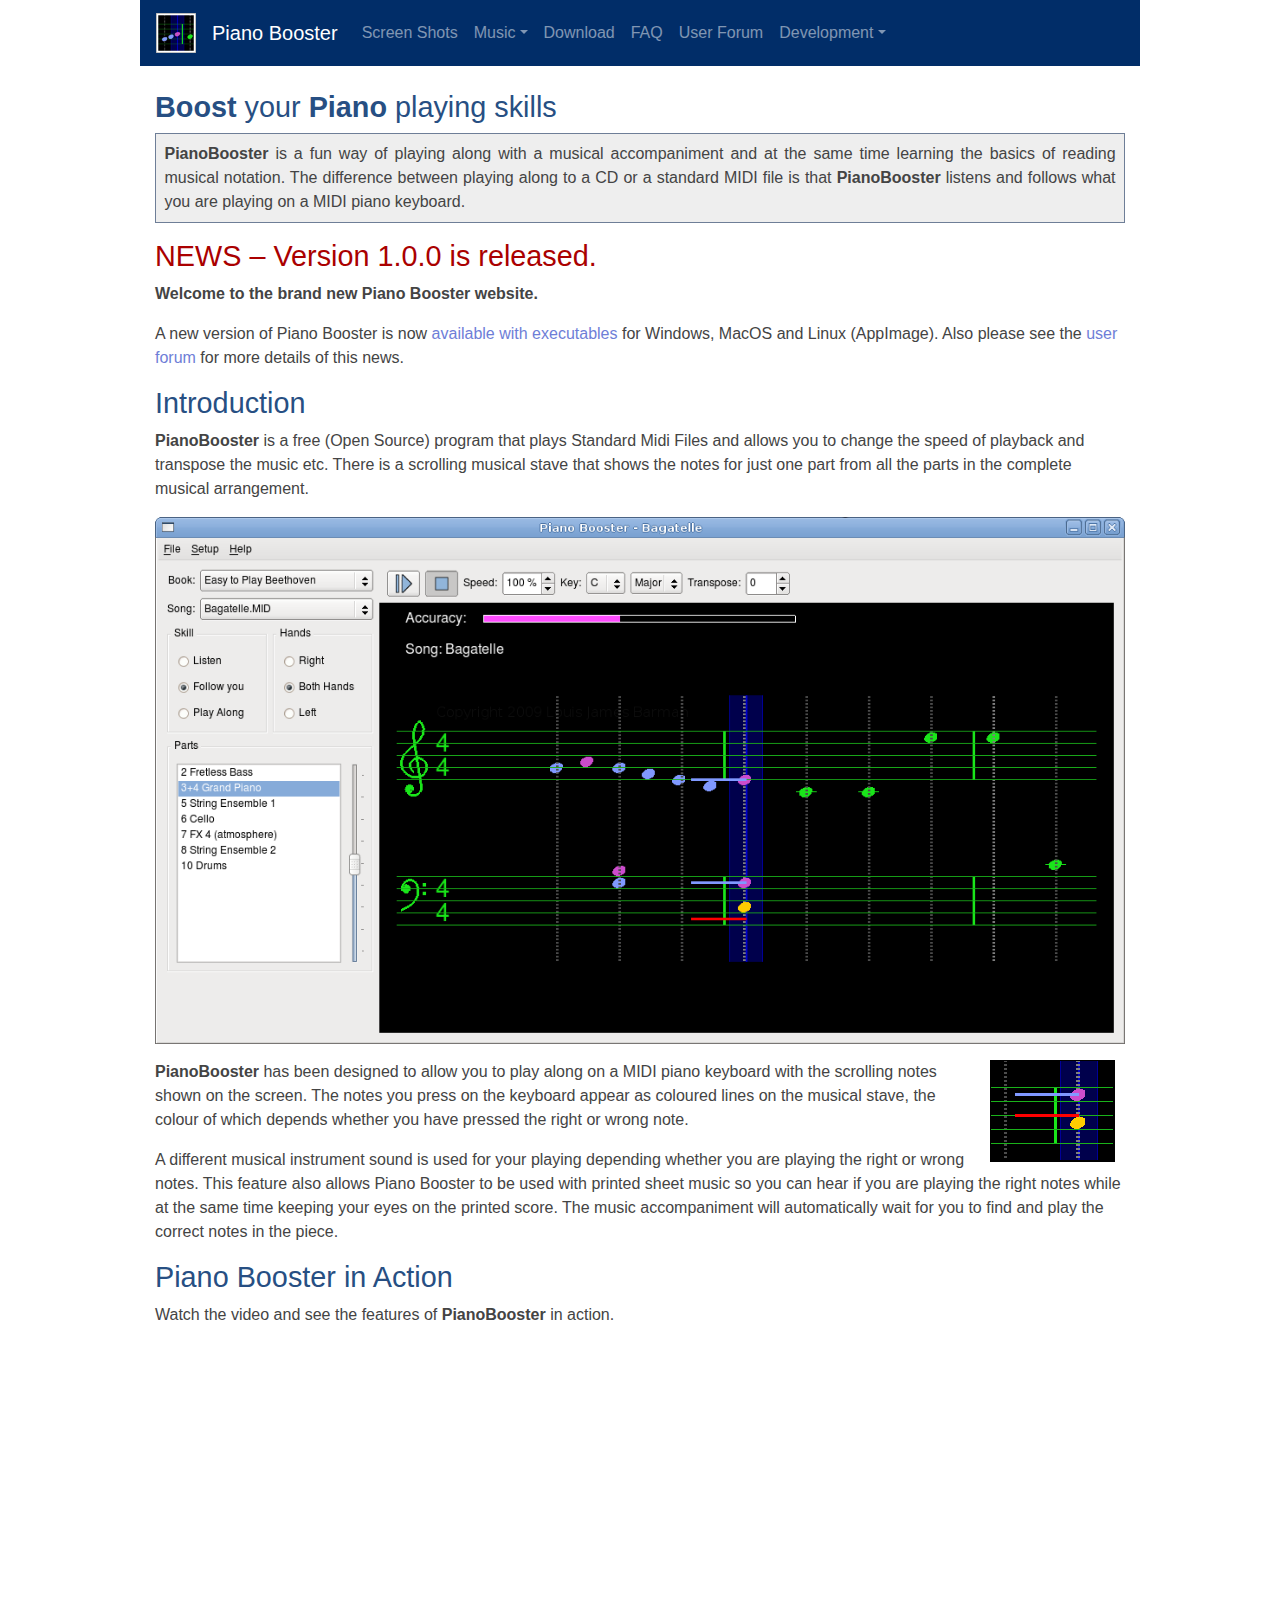
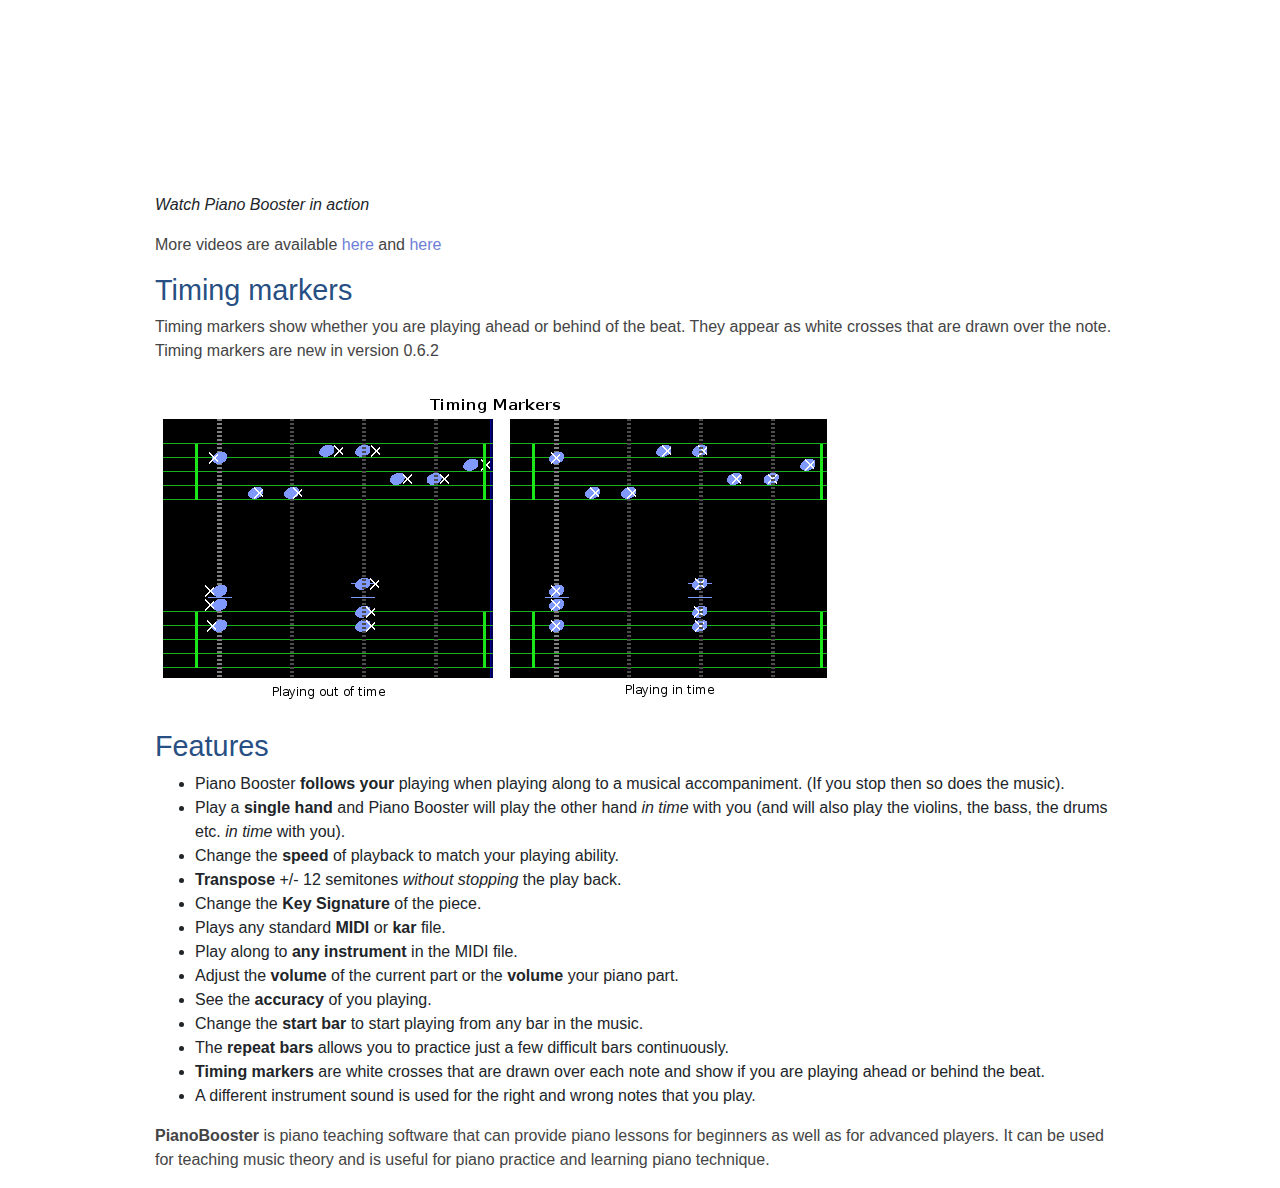
==== commit 5bf19d18: "Fixed a few typos." ====
--- a/index.html
+++ b/index.html
@@ -72,7 +72,7 @@
 <h2 id="news-version-1.0.0-is-released.">NEWS – Version 1.0.0 is released.</h2>
 </div>
 <p><strong>Welcome to the brand new Piano Booster website.</strong></p>
-<p>A new version of Piano Boster is now <a href="download.html">available with exectuables</a> for Windows, macOS and Linux (AppImage). Also please see the <a href="http://piano-booster.2625608.n2.nabble.com/Piano-Booster-Users-f1591936.html">user forum</a> for more details of this news.</p>
+<p>A new version of Piano Booster is now <a href="download.html">available with executables</a> for Windows, MacOS and Linux (AppImage). Also please see the <a href="http://piano-booster.2625608.n2.nabble.com/Piano-Booster-Users-f1591936.html">user forum</a> for more details of this news.</p>
 <h2 id="introduction">Introduction</h2>
 <p><strong>PianoBooster</strong> is a free (Open Source) program that plays Standard Midi Files and allows you to change the speed of playback and transpose the music etc. There is a scrolling musical stave that shows the notes for just one part from all the parts in the complete musical arrangement.</p>
 <p><img src="images/shots/LinuxScreenShot.png" alt="Piano Booster main screen" /></p>
